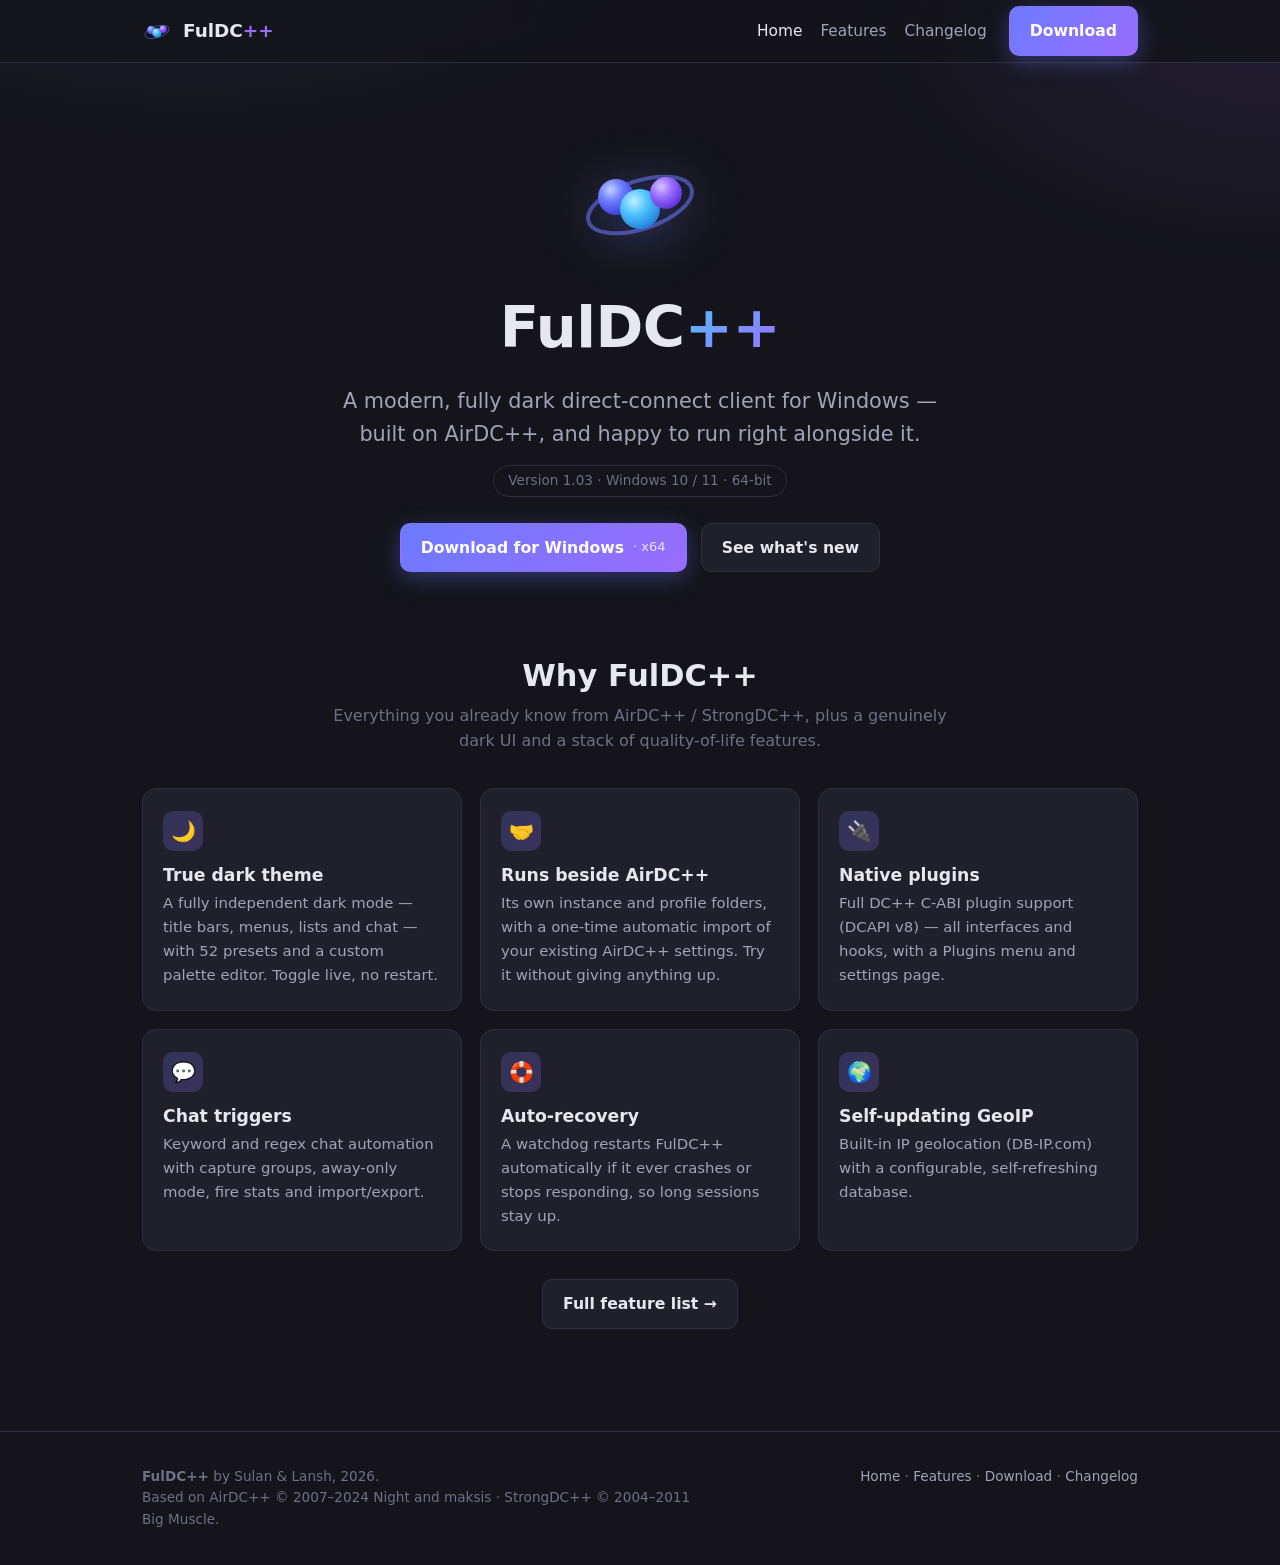
==== index.html @ c1ba32ef "Initial FulDC++ website + update-server files" ====
<!DOCTYPE html>
<html lang="en">
<head>
<meta charset="utf-8">
<meta name="viewport" content="width=device-width, initial-scale=1">
<title>FulDC++ — a modern, dark direct-connect client</title>
<meta name="description" content="FulDC++ is a modern, fully dark-themed ADC/NMDC file-sharing client for Windows, based on AirDC++. Native plugins, chat triggers, auto-recovery and more.">
<link rel="icon" href="assets/favicon.svg" type="image/svg+xml">
<link rel="stylesheet" href="assets/style.css">
</head>
<body>

<header class="site">
  <div class="wrap nav">
    <a class="brand" href="index.html">
      <svg class="logo" viewBox="0 0 64 64" aria-hidden="true"><defs>
        <radialGradient id="o1" cx="35%" cy="30%" r="75%"><stop offset="0" stop-color="#bcd2ff"/><stop offset="45%" stop-color="#6c7bff"/><stop offset="100%" stop-color="#3a3ad6"/></radialGradient>
        <radialGradient id="o2" cx="35%" cy="30%" r="75%"><stop offset="0" stop-color="#d9c2ff"/><stop offset="45%" stop-color="#9a6cff"/><stop offset="100%" stop-color="#5a2fd6"/></radialGradient>
        <radialGradient id="o3" cx="35%" cy="30%" r="75%"><stop offset="0" stop-color="#bff0ff"/><stop offset="45%" stop-color="#4fc3ff"/><stop offset="100%" stop-color="#1f7fd6"/></radialGradient>
      </defs>
      <ellipse cx="32" cy="34" rx="27" ry="12" fill="none" stroke="#6c7bff" stroke-width="2" opacity=".5" transform="rotate(-18 32 34)"/>
      <circle cx="20" cy="30" r="9" fill="url(#o1)"/>
      <circle cx="32" cy="36" r="10" fill="url(#o3)"/>
      <circle cx="45" cy="28" r="8" fill="url(#o2)"/>
    </svg>
    <span>FulDC<span class="plus">++</span></span>
    </a>
    <span class="spacer"></span>
    <a class="link active" href="index.html">Home</a>
    <a class="link" href="features.html">Features</a>
    <a class="link" href="changelog.html">Changelog</a>
    <a class="btn primary cta" href="download.html">Download</a>
  </div>
</header>

<main>
  <div class="wrap">
    <section class="hero">
      <svg class="orbs" viewBox="0 0 64 64" aria-hidden="true">
        <ellipse cx="32" cy="34" rx="27" ry="12" fill="none" stroke="#6c7bff" stroke-width="2" opacity=".55" transform="rotate(-18 32 34)"/>
        <circle cx="20" cy="30" r="9" fill="url(#o1)"/>
        <circle cx="32" cy="36" r="10" fill="url(#o3)"/>
        <circle cx="45" cy="28" r="8" fill="url(#o2)"/>
      </svg>
      <h1>FulDC<span class="plus">++</span></h1>
      <p class="tagline">A modern, fully dark direct-connect client for Windows — built on AirDC++, and happy to run right alongside it.</p>
      <span class="ver">Version 1.03 · Windows 10 / 11 · 64-bit</span>
      <div class="actions">
        <a class="btn primary" href="download.html">Download for Windows <small>· x64</small></a>
        <a class="btn ghost" href="features.html">See what's new</a>
      </div>
    </section>

    <section>
      <h2 class="section-title">Why FulDC++</h2>
      <p class="section-sub">Everything you already know from AirDC++ / StrongDC++, plus a genuinely dark UI and a stack of quality-of-life features.</p>
      <div class="grid">
        <div class="card"><div class="ic">🌙</div><h3>True dark theme</h3><p>A fully independent dark mode — title bars, menus, lists and chat — with 52 presets and a custom palette editor. Toggle live, no restart.</p></div>
        <div class="card"><div class="ic">🤝</div><h3>Runs beside AirDC++</h3><p>Its own instance and profile folders, with a one-time automatic import of your existing AirDC++ settings. Try it without giving anything up.</p></div>
        <div class="card"><div class="ic">🔌</div><h3>Native plugins</h3><p>Full DC++ C-ABI plugin support (DCAPI v8) — all interfaces and hooks, with a Plugins menu and settings page.</p></div>
        <div class="card"><div class="ic">💬</div><h3>Chat triggers</h3><p>Keyword and regex chat automation with capture groups, away-only mode, fire stats and import/export.</p></div>
        <div class="card"><div class="ic">🛟</div><h3>Auto-recovery</h3><p>A watchdog restarts FulDC++ automatically if it ever crashes or stops responding, so long sessions stay up.</p></div>
        <div class="card"><div class="ic">🌍</div><h3>Self-updating GeoIP</h3><p>Built-in IP geolocation (DB-IP.com) with a configurable, self-refreshing database.</p></div>
      </div>
      <p style="text-align:center;margin-top:28px"><a class="btn ghost" href="features.html">Full feature list →</a></p>
    </section>
  </div>
</main>

<footer class="site">
  <div class="wrap cols">
    <div class="attrib">
      <strong>FulDC++</strong> by Sulan &amp; Lansh, 2026.<br>
      Based on AirDC++ © 2007–2024 Night and maksis · StrongDC++ © 2004–2011 Big Muscle.
    </div>
    <div>
      <a href="index.html">Home</a> · <a href="features.html">Features</a> · <a href="download.html">Download</a> · <a href="changelog.html">Changelog</a>
    </div>
  </div>
</footer>

</body>
</html>
---- assets/style.css ----
/* FulDC++ site — dark theme matching the client (splash bg #14141A, blue->violet orbs) */
:root {
  --bg: #14141a;
  --bg-elev: #1c1c26;
  --bg-card: #20202c;
  --border: #2e2e3d;
  --text: #e7e7f0;
  --text-dim: #a2a2b8;
  --text-faint: #6f6f86;
  --accent: #6c7bff;      /* azure/blue */
  --accent-2: #9a6cff;    /* violet */
  --accent-3: #4fc3ff;    /* cyan highlight */
  --ok: #4ade80;
  --radius: 14px;
  --maxw: 1040px;
  --shadow: 0 10px 40px rgba(0,0,0,.45);
}

* { box-sizing: border-box; }
html { scroll-behavior: smooth; }
body {
  margin: 0;
  font-family: "Segoe UI", system-ui, -apple-system, Roboto, Helvetica, Arial, sans-serif;
  background:
    radial-gradient(900px 500px at 15% -10%, rgba(108,123,255,.14), transparent 60%),
    radial-gradient(800px 500px at 100% 0%, rgba(154,108,255,.12), transparent 55%),
    var(--bg);
  color: var(--text);
  line-height: 1.6;
  -webkit-font-smoothing: antialiased;
}
a { color: var(--accent-3); text-decoration: none; }
a:hover { text-decoration: underline; }
img { max-width: 100%; }
h1, h2, h3 { line-height: 1.2; margin: 0 0 .4em; }
p { margin: 0 0 1em; color: var(--text-dim); }
.wrap { max-width: var(--maxw); margin: 0 auto; padding: 0 22px; }

/* ---- header / nav ---- */
header.site {
  position: sticky; top: 0; z-index: 20;
  background: rgba(20,20,26,.82);
  backdrop-filter: blur(10px);
  border-bottom: 1px solid var(--border);
}
.nav {
  display: flex; align-items: center; gap: 18px;
  height: 62px;
}
.brand { display: flex; align-items: center; gap: 11px; font-weight: 700; font-size: 1.15rem; color: var(--text); }
.brand:hover { text-decoration: none; }
.brand .logo { width: 30px; height: 30px; }
.brand .plus { color: var(--accent-2); }
.nav .spacer { flex: 1; }
.nav a.link { color: var(--text-dim); font-weight: 500; font-size: .96rem; }
.nav a.link:hover, .nav a.link.active { color: var(--text); text-decoration: none; }
.nav .cta { margin-left: 4px; }

/* ---- buttons ---- */
.btn {
  display: inline-flex; align-items: center; gap: 9px;
  padding: 11px 20px; border-radius: 10px;
  font-weight: 600; font-size: .98rem;
  border: 1px solid transparent; cursor: pointer;
  transition: transform .12s ease, box-shadow .12s ease, background .12s ease;
}
.btn:hover { text-decoration: none; transform: translateY(-1px); }
.btn.primary {
  color: #fff;
  background: linear-gradient(135deg, var(--accent), var(--accent-2));
  box-shadow: 0 6px 22px rgba(108,123,255,.35);
}
.btn.primary:hover { box-shadow: 0 9px 28px rgba(108,123,255,.5); }
.btn.ghost { color: var(--text); background: var(--bg-card); border-color: var(--border); }
.btn.ghost:hover { border-color: var(--accent); }
.btn small { font-weight: 400; opacity: .8; }

/* ---- hero ---- */
.hero { text-align: center; padding: 74px 0 40px; }
.hero .orbs { width: 128px; height: 128px; margin: 0 auto 20px; filter: drop-shadow(0 8px 26px rgba(108,123,255,.4)); }
.hero h1 { font-size: clamp(2.4rem, 6vw, 3.6rem); letter-spacing: -.5px; }
.hero h1 .plus { background: linear-gradient(135deg, var(--accent-3), var(--accent-2)); -webkit-background-clip: text; background-clip: text; color: transparent; }
.hero .tagline { font-size: clamp(1.05rem, 2.4vw, 1.3rem); color: var(--text-dim); max-width: 620px; margin: 0 auto 8px; }
.hero .ver { display: inline-block; margin: 6px 0 26px; font-size: .85rem; color: var(--text-faint);
  border: 1px solid var(--border); border-radius: 999px; padding: 4px 14px; }
.hero .actions { display: flex; gap: 14px; justify-content: center; flex-wrap: wrap; }

/* ---- sections ---- */
section { padding: 46px 0; }
.section-title { text-align: center; margin-bottom: 8px; font-size: 1.9rem; }
.section-sub { text-align: center; color: var(--text-faint); max-width: 620px; margin: 0 auto 34px; }

/* ---- feature grid ---- */
.grid { display: grid; gap: 18px; grid-template-columns: repeat(auto-fill, minmax(280px, 1fr)); }
.card {
  background: var(--bg-card); border: 1px solid var(--border);
  border-radius: var(--radius); padding: 22px 20px;
  transition: border-color .15s ease, transform .15s ease;
}
.card:hover { border-color: var(--accent); transform: translateY(-2px); }
.card .ic { width: 40px; height: 40px; border-radius: 10px; display: grid; place-items: center;
  background: linear-gradient(135deg, rgba(108,123,255,.22), rgba(154,108,255,.22));
  margin-bottom: 14px; font-size: 1.25rem; }
.card h3 { font-size: 1.08rem; }
.card p { margin: 0; font-size: .93rem; color: var(--text-dim); }

/* ---- feature list page (detailed) ---- */
.flist { display: grid; gap: 14px; }
.frow { display: grid; grid-template-columns: 34px 1fr; gap: 14px; align-items: start;
  background: var(--bg-card); border: 1px solid var(--border); border-radius: 12px; padding: 16px 18px; }
.frow .dot { width: 12px; height: 12px; margin-top: 8px; border-radius: 50%;
  background: linear-gradient(135deg, var(--accent-3), var(--accent-2)); }
.frow h3 { font-size: 1.02rem; margin-bottom: 2px; }
.frow p { margin: 0; font-size: .93rem; }
.subhead { margin: 34px 0 6px; color: var(--accent-3); font-size: .8rem; letter-spacing: 1.5px; text-transform: uppercase; }

/* ---- download page ---- */
.dl-card { max-width: 620px; margin: 0 auto; background: var(--bg-card); border: 1px solid var(--border);
  border-radius: var(--radius); padding: 30px; text-align: center; box-shadow: var(--shadow); }
.dl-card .plat { font-size: .8rem; color: var(--text-faint); letter-spacing: 1px; text-transform: uppercase; }
.meta { display: flex; gap: 26px; justify-content: center; flex-wrap: wrap; margin: 20px 0 4px; }
.meta div { font-size: .85rem; color: var(--text-dim); }
.meta b { display: block; color: var(--text); font-size: 1.05rem; font-weight: 600; }
.note { max-width: 620px; margin: 26px auto 0; font-size: .9rem; color: var(--text-faint);
  border-left: 3px solid var(--accent); background: var(--bg-elev); padding: 14px 18px; border-radius: 0 10px 10px 0; }
.reqs { max-width: 620px; margin: 22px auto 0; font-size: .9rem; }
.reqs li { color: var(--text-dim); margin-bottom: 4px; }

/* ---- changelog ---- */
.rel { border-left: 2px solid var(--border); padding: 0 0 8px 24px; margin-left: 8px; position: relative; }
.rel::before { content: ""; position: absolute; left: -7px; top: 6px; width: 12px; height: 12px; border-radius: 50%;
  background: linear-gradient(135deg, var(--accent-3), var(--accent-2)); }
.rel h3 { font-size: 1.2rem; }
.rel .date { color: var(--text-faint); font-size: .82rem; font-weight: 400; margin-left: 8px; }
.rel ul { margin: 8px 0 30px; padding-left: 18px; }
.rel li { color: var(--text-dim); margin-bottom: 5px; }

/* ---- footer ---- */
footer.site { border-top: 1px solid var(--border); margin-top: 40px; padding: 34px 0; color: var(--text-faint); font-size: .85rem; }
footer.site .cols { display: flex; gap: 40px; flex-wrap: wrap; justify-content: space-between; }
footer.site a { color: var(--text-dim); }
footer.site .attrib { max-width: 560px; }

@media (max-width: 640px) {
  .nav a.link { display: none; }
  .nav .cta { display: inline-flex; }
}
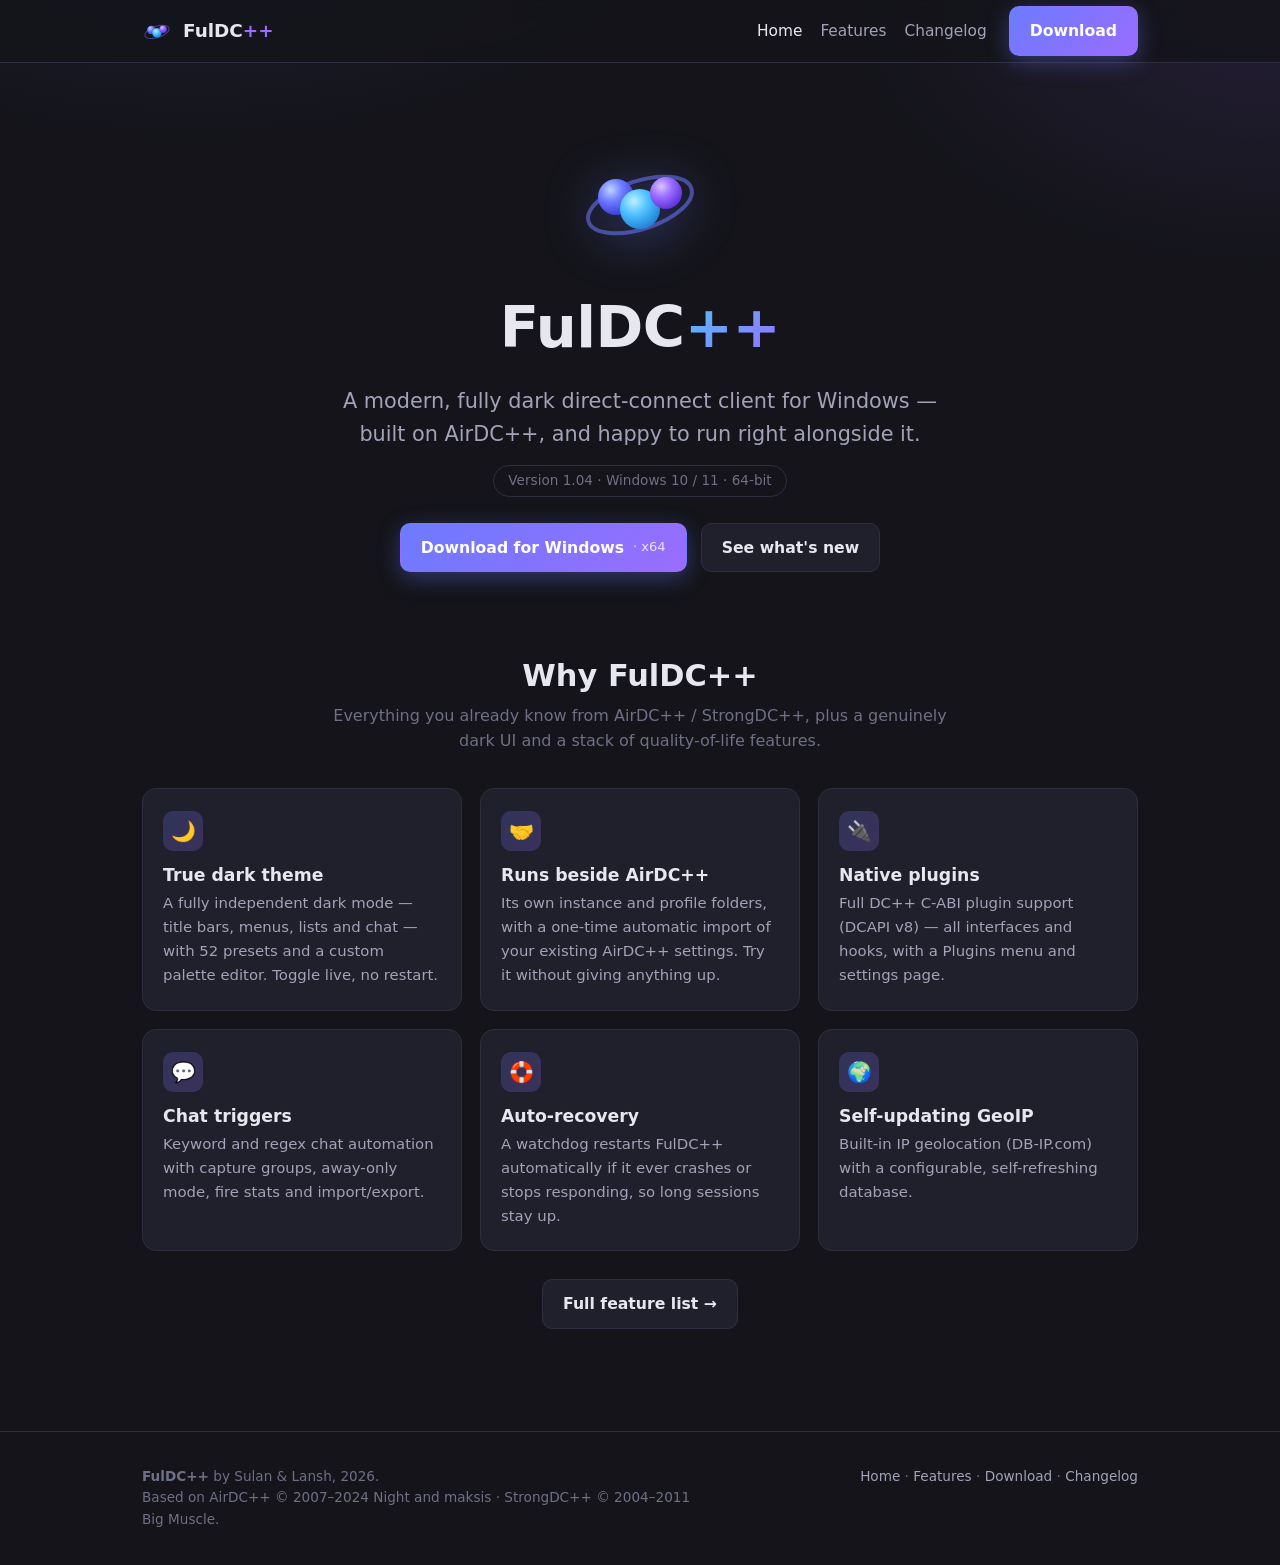
==== commit 00823d47: "Release 1.04: signed update manifest + updater package + portable download" ====
--- a/index.html
+++ b/index.html
@@ -44,7 +44,7 @@
       </svg>
       <h1>FulDC<span class="plus">++</span></h1>
       <p class="tagline">A modern, fully dark direct-connect client for Windows — built on AirDC++, and happy to run right alongside it.</p>
-      <span class="ver">Version 1.03 · Windows 10 / 11 · 64-bit</span>
+      <span class="ver">Version 1.04 · Windows 10 / 11 · 64-bit</span>
       <div class="actions">
         <a class="btn primary" href="download.html">Download for Windows <small>· x64</small></a>
         <a class="btn ghost" href="features.html">See what's new</a>
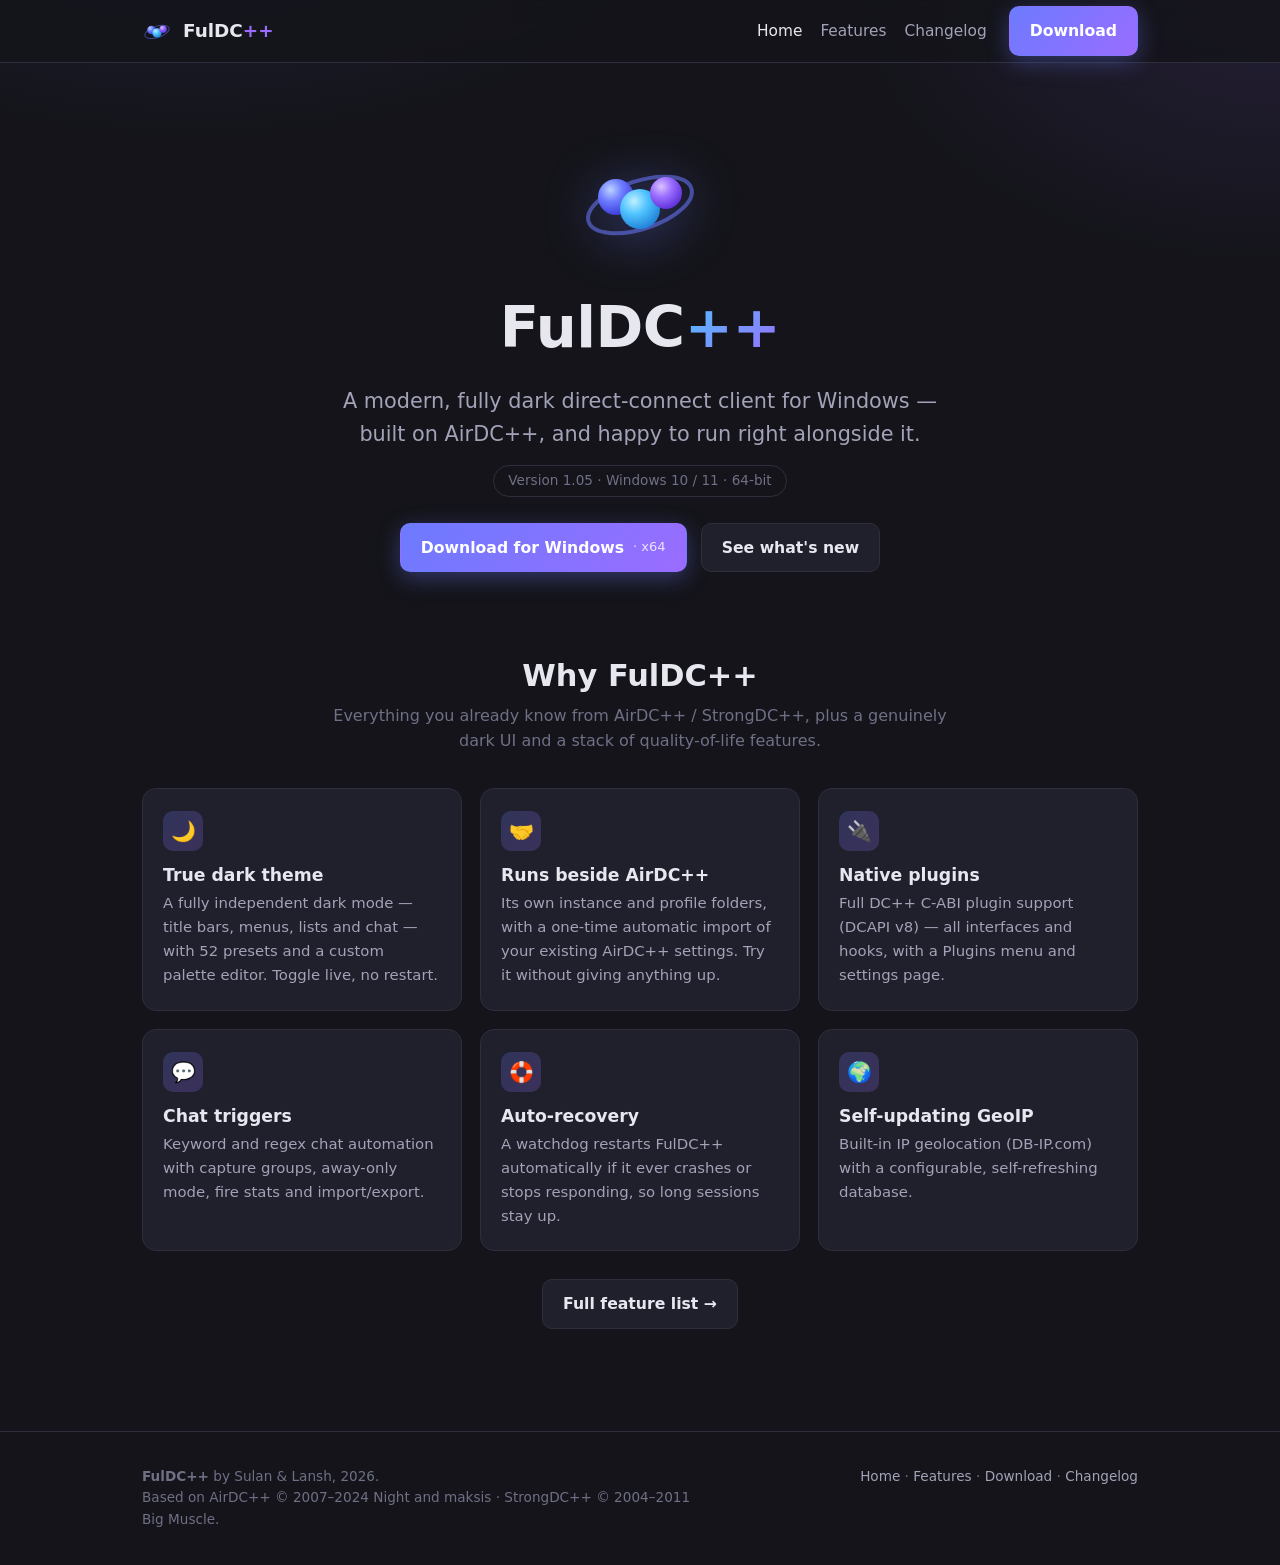
==== commit 4d8ea871: "Release 1.05 (build 5250): /fuldc command, symbolicated crash reports, site + changelog update" ====
--- a/index.html
+++ b/index.html
@@ -44,7 +44,7 @@
       </svg>
       <h1>FulDC<span class="plus">++</span></h1>
       <p class="tagline">A modern, fully dark direct-connect client for Windows — built on AirDC++, and happy to run right alongside it.</p>
-      <span class="ver">Version 1.04 · Windows 10 / 11 · 64-bit</span>
+      <span class="ver">Version 1.05 · Windows 10 / 11 · 64-bit</span>
       <div class="actions">
         <a class="btn primary" href="download.html">Download for Windows <small>· x64</small></a>
         <a class="btn ghost" href="features.html">See what's new</a>
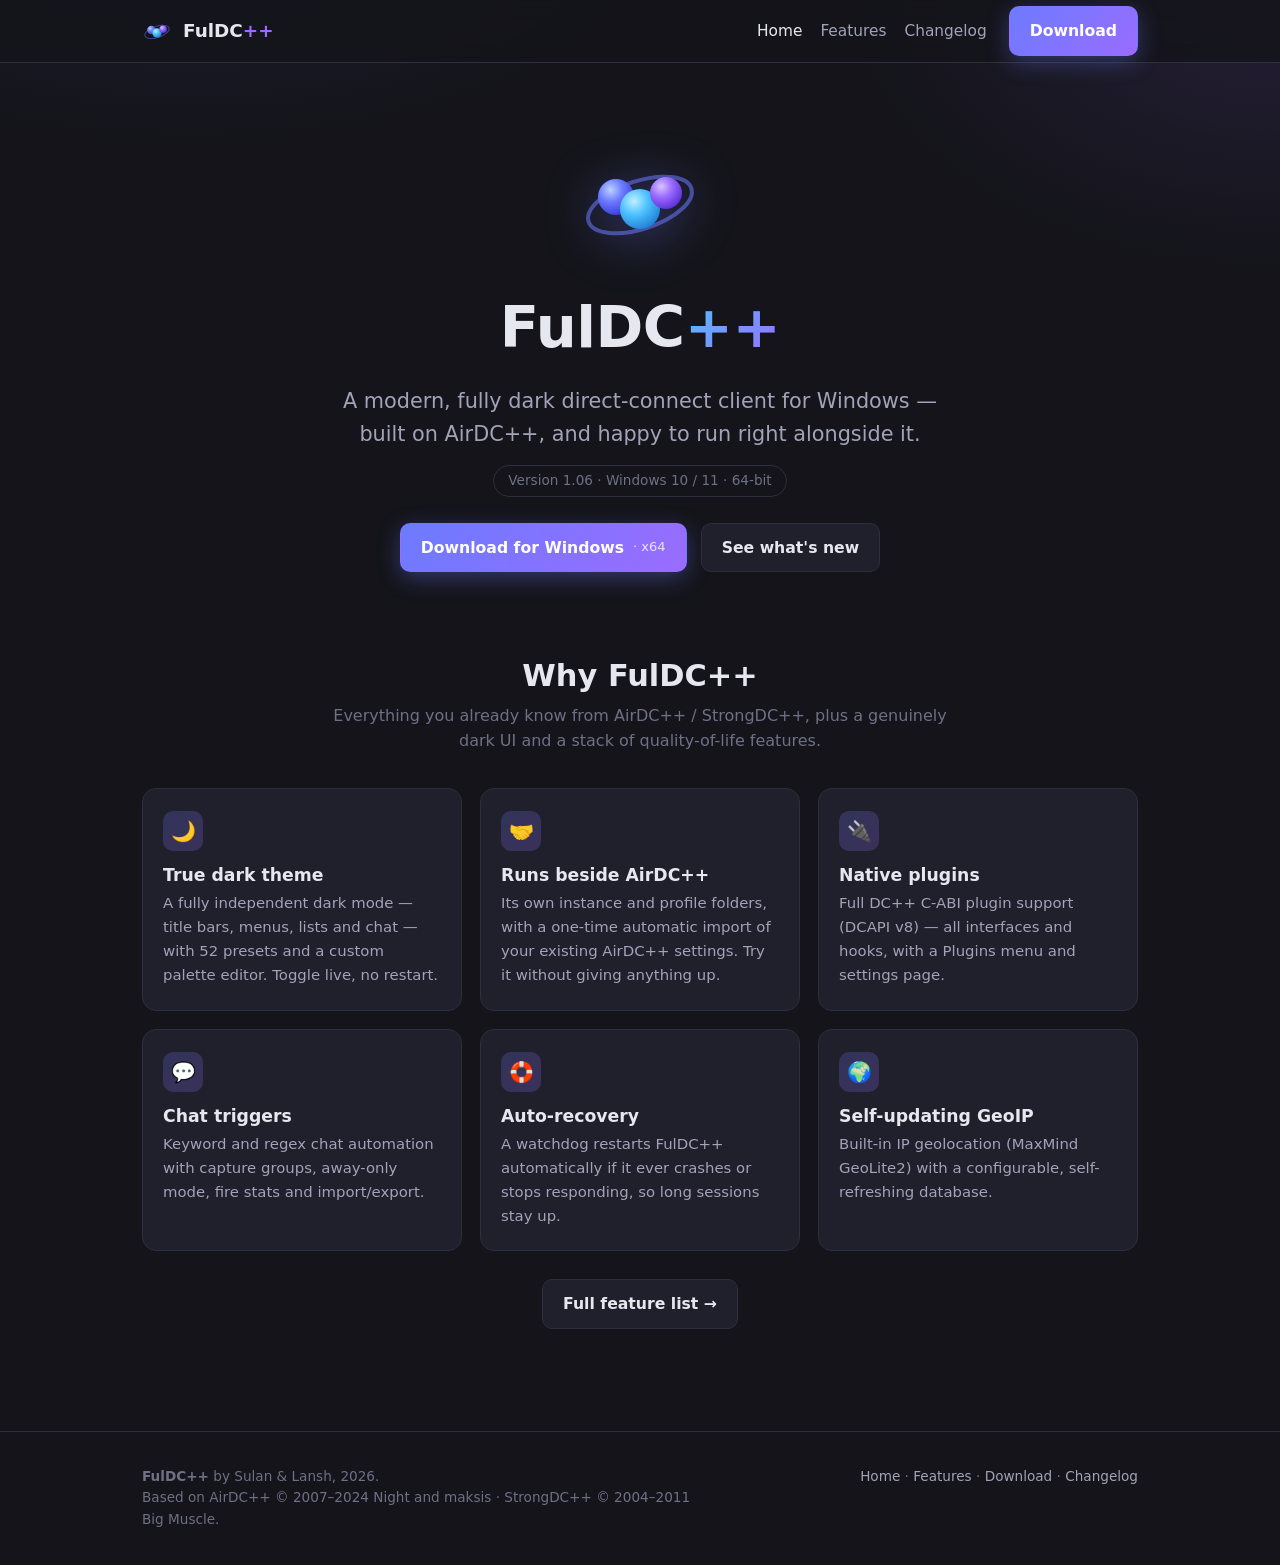
==== commit 989094c4: "Release FulDC++ 1.06: portable + signed updater, changelog, feature page refresh" ====
--- a/index.html
+++ b/index.html
@@ -44,7 +44,7 @@
       </svg>
       <h1>FulDC<span class="plus">++</span></h1>
       <p class="tagline">A modern, fully dark direct-connect client for Windows — built on AirDC++, and happy to run right alongside it.</p>
-      <span class="ver">Version 1.05 · Windows 10 / 11 · 64-bit</span>
+      <span class="ver">Version 1.06 · Windows 10 / 11 · 64-bit</span>
       <div class="actions">
         <a class="btn primary" href="download.html">Download for Windows <small>· x64</small></a>
         <a class="btn ghost" href="features.html">See what's new</a>
@@ -60,7 +60,7 @@
         <div class="card"><div class="ic">🔌</div><h3>Native plugins</h3><p>Full DC++ C-ABI plugin support (DCAPI v8) — all interfaces and hooks, with a Plugins menu and settings page.</p></div>
         <div class="card"><div class="ic">💬</div><h3>Chat triggers</h3><p>Keyword and regex chat automation with capture groups, away-only mode, fire stats and import/export.</p></div>
         <div class="card"><div class="ic">🛟</div><h3>Auto-recovery</h3><p>A watchdog restarts FulDC++ automatically if it ever crashes or stops responding, so long sessions stay up.</p></div>
-        <div class="card"><div class="ic">🌍</div><h3>Self-updating GeoIP</h3><p>Built-in IP geolocation (DB-IP.com) with a configurable, self-refreshing database.</p></div>
+        <div class="card"><div class="ic">🌍</div><h3>Self-updating GeoIP</h3><p>Built-in IP geolocation (MaxMind GeoLite2) with a configurable, self-refreshing database.</p></div>
       </div>
       <p style="text-align:center;margin-top:28px"><a class="btn ghost" href="features.html">Full feature list →</a></p>
     </section>
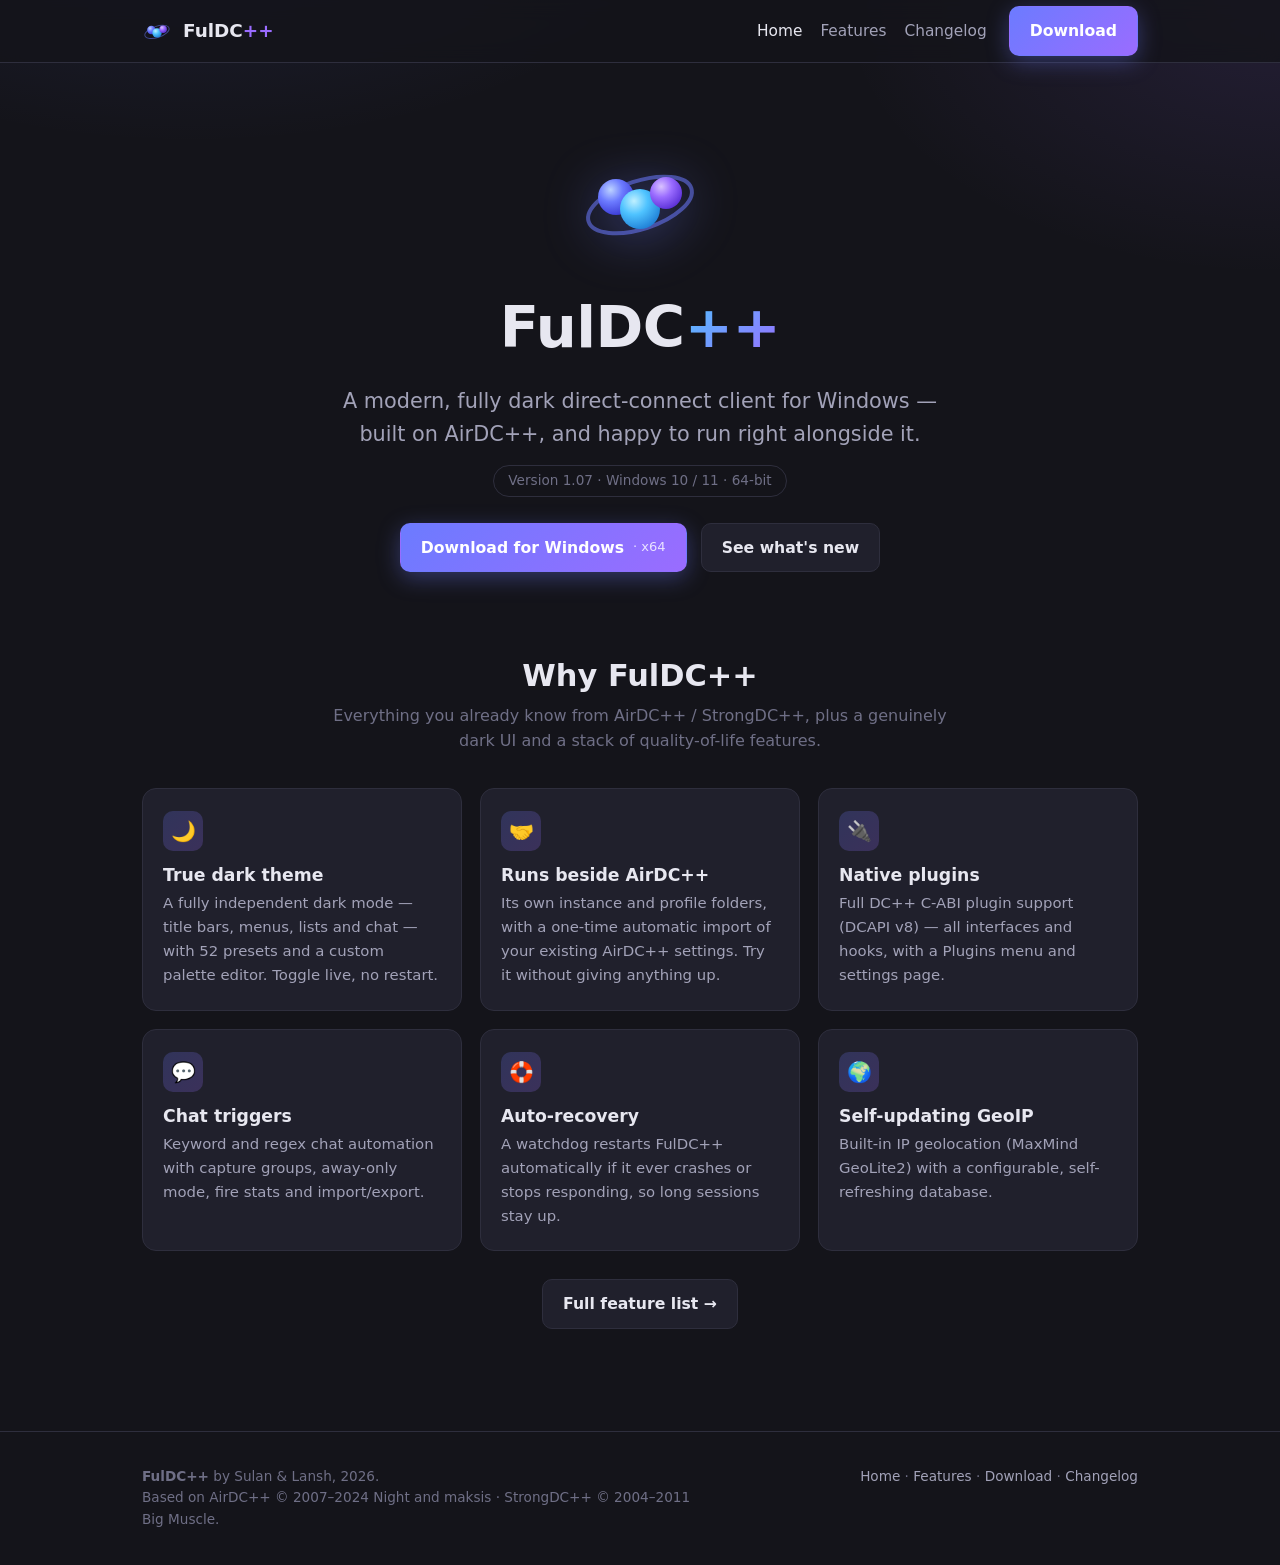
==== commit dd87ef78: "Release 1.07 (build 5267): streaming playback, settings backup/restore, chat + GDI fixes" ====
--- a/index.html
+++ b/index.html
@@ -44,7 +44,7 @@
       </svg>
       <h1>FulDC<span class="plus">++</span></h1>
       <p class="tagline">A modern, fully dark direct-connect client for Windows — built on AirDC++, and happy to run right alongside it.</p>
-      <span class="ver">Version 1.06 · Windows 10 / 11 · 64-bit</span>
+      <span class="ver">Version 1.07 · Windows 10 / 11 · 64-bit</span>
       <div class="actions">
         <a class="btn primary" href="download.html">Download for Windows <small>· x64</small></a>
         <a class="btn ghost" href="features.html">See what's new</a>
